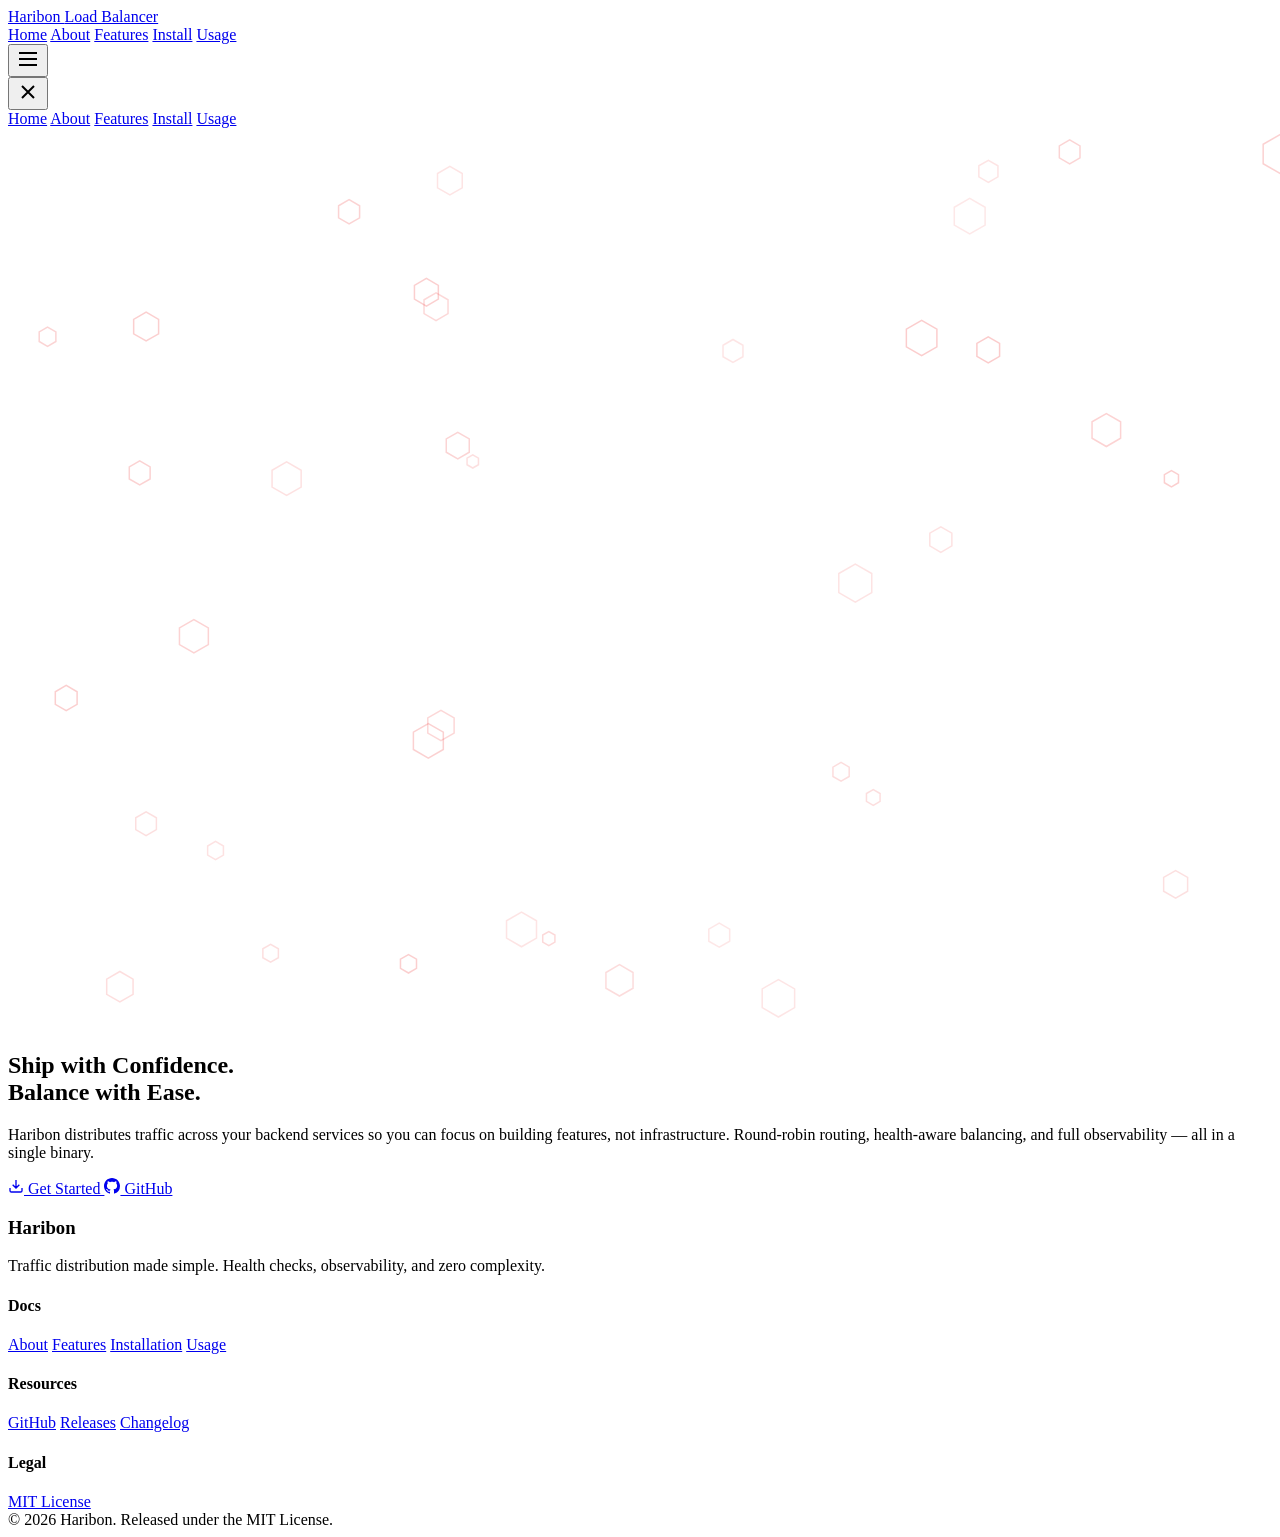
==== docs/index.html @ d40ebfa0 "feat: add initial HTML structure for Haribon documentation" ====
<!DOCTYPE html>
<html lang="en">
<head>
  <meta charset="UTF-8">
  <meta name="viewport" content="width=device-width, initial-scale=1.0">
  <meta name="description" content="Haribon distributes traffic across your backend services with zero complexity. Round-robin routing, health checks, and observability in a single binary.">
  <title>Haribon — Traffic Distribution Made Simple</title>
  <link rel="preconnect" href="https://fonts.googleapis.com">
  <link rel="preconnect" href="https://fonts.gstatic.com" crossorigin>
  <link href="https://fonts.googleapis.com/css2?family=Figtree:wght@400;500;600;700&display=swap" rel="stylesheet">
  <link rel="stylesheet" href="css/style.css">
</head>
<body>

  <header class="header">
    <div class="header-inner">
      <a href="/" class="logo">
        Haribon
        <span class="logo-tagline">Load Balancer</span>
      </a>
      <nav class="nav">
        <a href="/" class="active">Home</a>
        <a href="about.html">About</a>
        <a href="features.html">Features</a>
        <a href="installation.html">Install</a>
        <a href="usage.html">Usage</a>
      </nav>
      <button class="hamburger" aria-label="Open navigation menu" onclick="openDrawer()">
        <svg width="24" height="24" viewBox="0 0 24 24" fill="none" stroke="currentColor" stroke-width="2">
          <path d="M3 12h18M3 6h18M3 18h18"/>
        </svg>
      </button>
    </div>
  </header>

  <div class="drawer-overlay" id="drawer-overlay" onclick="closeDrawer()"></div>
  <div class="drawer" id="drawer">
    <button class="drawer-close" aria-label="Close navigation menu" onclick="closeDrawer()">
      <svg width="24" height="24" viewBox="0 0 24 24" fill="none" stroke="currentColor" stroke-width="2">
        <path d="M18 6L6 18M6 6l12 12"/>
      </svg>
    </button>
    <nav class="drawer-nav">
      <a href="/" onclick="closeDrawer()">Home</a>
      <a href="about.html" onclick="closeDrawer()">About</a>
      <a href="features.html" onclick="closeDrawer()">Features</a>
      <a href="installation.html" onclick="closeDrawer()">Install</a>
      <a href="usage.html" onclick="closeDrawer()">Usage</a>
    </nav>
  </div>

  <section class="hero">
    <canvas id="hero-canvas"></canvas>
    <div class="hero-content">
      <h1>Ship with Confidence.<br><span>Balance with Ease.</span></h1>
      <p>Haribon distributes traffic across your backend services so you can focus on building features, not infrastructure. Round-robin routing, health-aware balancing, and full observability — all in a single binary.</p>
      <div class="hero-actions">
        <a href="installation.html" class="btn btn-primary">
          <svg width="16" height="16" viewBox="0 0 24 24" fill="none" stroke="currentColor" stroke-width="2">
            <path d="M21 15v4a2 2 0 01-2 2H5a2 2 0 01-2-2v-4M7 10l5 5 5-5M12 15V3"/>
          </svg>
          Get Started
        </a>
        <a href="https://github.com/marcuwynu23/haribon" class="btn btn-secondary" target="_blank" rel="noopener">
          <svg width="16" height="16" viewBox="0 0 24 24" fill="currentColor">
            <path d="M12 0C5.37 0 0 5.37 0 12c0 5.31 3.435 9.795 8.205 11.385.6.105.825-.255.825-.57 0-.285-.015-1.23-.015-2.235-3.015.555-3.795-.735-4.035-1.41-.135-.345-.72-1.41-1.23-1.695-.42-.225-1.02-.78-.015-.795.945-.015 1.62.87 1.845 1.23 1.08 1.815 2.805 1.305 3.495.99.105-.78.42-1.305.765-1.605-2.67-.3-5.46-1.335-5.46-5.925 0-1.305.465-2.385 1.23-3.225-.12-.3-.54-1.53.12-3.18 0 0 1.005-.315 3.3 1.23.96-.27 1.98-.405 3-.405s2.04.135 3 .405c2.295-1.56 3.3-1.23 3.3-1.23.66 1.65.24 2.88.12 3.18.765.84 1.23 1.905 1.23 3.225 0 4.605-2.805 5.625-5.475 5.925.435.375.81 1.095.81 2.22 0 1.605-.015 2.895-.015 3.3 0 .315.225.69.825.57A12.02 12.02 0 0024 12c0-6.63-5.37-12-12-12z"/>
          </svg>
          GitHub
        </a>
      </div>
    </div>
  </section>

  <footer class="footer">
    <div class="footer-grid">
      <div class="footer-brand">
        <h3>Haribon</h3>
        <p>Traffic distribution made simple. Health checks, observability, and zero complexity.</p>
      </div>
      <div class="footer-col">
        <h4>Docs</h4>
        <a href="about.html">About</a>
        <a href="features.html">Features</a>
        <a href="installation.html">Installation</a>
        <a href="usage.html">Usage</a>
      </div>
      <div class="footer-col">
        <h4>Resources</h4>
        <a href="https://github.com/marcuwynu23/haribon" target="_blank" rel="noopener">GitHub</a>
        <a href="https://github.com/marcuwynu23/haribon/releases" target="_blank" rel="noopener">Releases</a>
        <a href="https://github.com/marcuwynu23/haribon/blob/main/CHANGELOG.md" target="_blank" rel="noopener">Changelog</a>
      </div>
      <div class="footer-col">
        <h4>Legal</h4>
        <a href="https://github.com/marcuwynu23/haribon/blob/main/LICENSE" target="_blank" rel="noopener">MIT License</a>
      </div>
    </div>
    <div class="footer-bottom">
      &copy; 2026 Haribon. Released under the MIT License.
    </div>
  </footer>

  <script>
    function openDrawer() {
      document.getElementById('drawer').classList.add('open');
      document.getElementById('drawer-overlay').classList.add('open');
    }

    function closeDrawer() {
      document.getElementById('drawer').classList.remove('open');
      document.getElementById('drawer-overlay').classList.remove('open');
    }

    const canvas = document.getElementById('hero-canvas');
    const ctx = canvas.getContext('2d');
    let hexagons = [];
    let animId;

    function resize() {
      canvas.width = window.innerWidth;
      canvas.height = window.innerHeight;
    }

    function createHexagons() {
      hexagons = [];
      const count = Math.floor((canvas.width * canvas.height) / 30000);
      for (let i = 0; i < count; i++) {
        hexagons.push({
          x: Math.random() * canvas.width,
          y: Math.random() * canvas.height,
          size: 6 + Math.random() * 14,
          speed: 0.08 + Math.random() * 0.2,
          opacity: 0.12 + Math.random() * 0.15,
          offset: Math.random() * Math.PI * 2,
        });
      }
    }

    function drawHexagon(x, y, size, opacity) {
      ctx.beginPath();
      for (let i = 0; i < 6; i++) {
        const angle = (Math.PI / 3) * i - Math.PI / 6;
        const px = x + size * Math.cos(angle);
        const py = y + size * Math.sin(angle);
        i === 0 ? ctx.moveTo(px, py) : ctx.lineTo(px, py);
      }
      ctx.closePath();
      ctx.strokeStyle = `rgba(239, 68, 68, ${opacity})`;
      ctx.lineWidth = 1.5;
      ctx.stroke();
    }

    function animate() {
      ctx.clearRect(0, 0, canvas.width, canvas.height);
      const time = Date.now() / 1000;
      for (const h of hexagons) {
        const floatY = Math.sin(time * h.speed + h.offset) * 6;
        drawHexagon(h.x, h.y + floatY, h.size, h.opacity);
      }
      animId = requestAnimationFrame(animate);
    }

    window.addEventListener('resize', () => {
      resize();
      createHexagons();
    });

    resize();
    createHexagons();
    animate();
  </script>
</body>
</html>
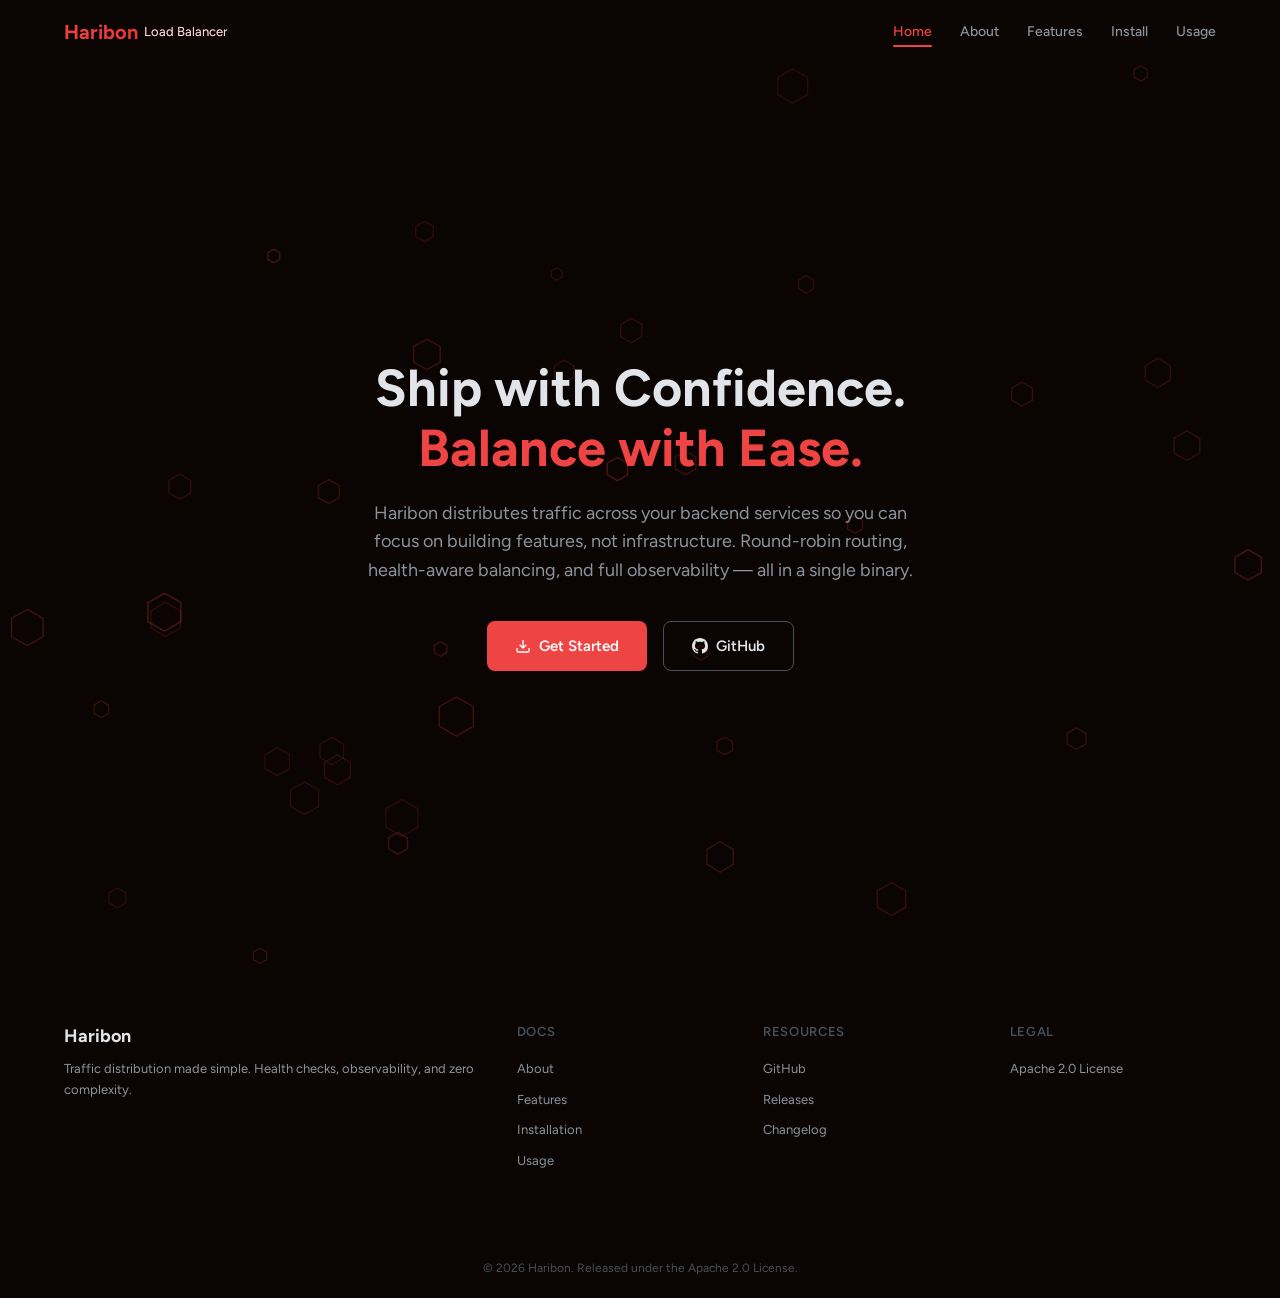
==== commit 881f07c4: "chore(license): change license from MIT to Apache 2.0 for marcuwynu23 and iammwwhobuild" ====
--- a/docs/index.html
+++ b/docs/index.html
@@ -92,11 +92,11 @@
       </div>
       <div class="footer-col">
         <h4>Legal</h4>
-        <a href="https://github.com/marcuwynu23/haribon/blob/main/LICENSE" target="_blank" rel="noopener">MIT License</a>
+        <a href="https://github.com/marcuwynu23/haribon/blob/main/LICENSE" target="_blank" rel="noopener">Apache 2.0 License</a>
       </div>
     </div>
     <div class="footer-bottom">
-      &copy; 2026 Haribon. Released under the MIT License.
+      &copy; 2026 Haribon. Released under the Apache 2.0 License.
     </div>
   </footer>
 
--- a/docs/css/style.css
+++ b/docs/css/style.css
@@ -0,0 +1,718 @@
+:root {
+  --bg-primary: #0a0402;
+  --bg-secondary: #0a0402;
+  --bg-tertiary: #140d08;
+  --border: transparent;
+  --text-primary: #e1e4e8;
+  --text-secondary: #8b949e;
+  --text-tertiary: #484f58;
+  --accent: #ef4444;
+  --accent-hover: #dc2626;
+  --font-sans: 'Figtree', -apple-system, BlinkMacSystemFont, 'Segoe UI', sans-serif;
+  --font-mono: 'SF Mono', 'Fira Code', 'Cascadia Code', 'JetBrains Mono', monospace;
+}
+
+*, *::before, *::after {
+  box-sizing: border-box;
+  margin: 0;
+  padding: 0;
+}
+
+html {
+  font-size: 16px;
+  scroll-behavior: smooth;
+}
+
+body {
+  font-family: var(--font-sans);
+  background: var(--bg-primary);
+  color: var(--text-primary);
+  line-height: 1.6;
+  min-height: 100vh;
+  display: flex;
+  flex-direction: column;
+}
+
+a {
+  color: var(--accent);
+  transition: color 0.2s;
+}
+
+a:hover {
+  color: var(--accent-hover);
+}
+
+img {
+  max-width: 100%;
+  display: block;
+}
+
+.container {
+  padding: 64px;
+}
+
+@media (max-width: 768px) {
+  .container {
+    padding: 24px;
+  }
+}
+
+@media (max-width: 480px) {
+  .container {
+    padding: 16px;
+  }
+}
+
+@media (min-width: 1600px) {
+  .container {
+    padding: 64px 96px;
+  }
+}
+
+/* ─── Header ─── */
+
+.header {
+  position: sticky;
+  top: 0;
+  z-index: 100;
+  background: var(--bg-secondary);
+  border-bottom: 1px solid var(--border);
+}
+
+.header-inner {
+  display: flex;
+  align-items: center;
+  justify-content: space-between;
+  padding: 16px 64px;
+  max-width: 1400px;
+  margin: 0 auto;
+}
+
+@media (max-width: 768px) {
+  .header-inner {
+    padding: 12px 24px;
+  }
+}
+
+@media (max-width: 480px) {
+  .header-inner {
+    padding: 12px 16px;
+  }
+}
+
+.logo {
+  display: flex;
+  align-items: center;
+  gap: 6px;
+  text-decoration: none;
+  font-weight: 700;
+  font-size: 1.25rem;
+  background: linear-gradient(135deg, #ef4444, #dc2626);
+  -webkit-background-clip: text;
+  -webkit-text-fill-color: transparent;
+  background-clip: text;
+}
+
+.logo-tagline {
+  font-weight: 400;
+  font-size: 0.8125rem;
+  color: #e1e4e8;
+  -webkit-text-fill-color: #e1e4e8;
+  margin-left: 0;
+}
+
+.nav {
+  display: flex;
+  align-items: center;
+  gap: 28px;
+}
+
+.nav a {
+  text-decoration: none;
+  color: var(--text-secondary);
+  font-size: 0.875rem;
+  font-weight: 500;
+  transition: color 0.2s;
+  position: relative;
+}
+
+.nav a:hover,
+.nav a.active {
+  color: var(--accent);
+}
+
+.nav a.active::after {
+  content: '';
+  position: absolute;
+  bottom: -4px;
+  left: 0;
+  right: 0;
+  height: 2px;
+  background: var(--accent);
+  border-radius: 1px;
+}
+
+/* ─── Hamburger ─── */
+
+.hamburger {
+  display: none;
+  background: none;
+  border: none;
+  cursor: pointer;
+  padding: 4px;
+  color: var(--text-primary);
+}
+
+.hamburger svg {
+  display: block;
+}
+
+@media (max-width: 768px) {
+  .nav {
+    display: none;
+  }
+
+  .hamburger {
+    display: flex;
+  }
+}
+
+/* ─── Drawer ─── */
+
+.drawer-overlay {
+  position: fixed;
+  inset: 0;
+  background: rgba(0, 0, 0, 0.6);
+  z-index: 200;
+  opacity: 0;
+  pointer-events: none;
+  transition: opacity 0.25s;
+}
+
+.drawer-overlay.open {
+  opacity: 1;
+  pointer-events: auto;
+}
+
+.drawer {
+  position: fixed;
+  top: 0;
+  right: -260px;
+  width: 260px;
+  height: 100vh;
+  background: var(--bg-secondary);
+  z-index: 210;
+  padding: 24px;
+  transition: right 0.25s;
+  display: flex;
+  flex-direction: column;
+  gap: 20px;
+}
+
+.drawer.open {
+  right: 0;
+}
+
+.drawer-close {
+  align-self: flex-end;
+  background: none;
+  border: none;
+  cursor: pointer;
+  color: var(--text-primary);
+  padding: 4px;
+}
+
+.drawer-nav {
+  display: flex;
+  flex-direction: column;
+  gap: 16px;
+}
+
+.drawer-nav a {
+  text-decoration: none;
+  color: var(--text-secondary);
+  font-size: 1rem;
+  font-weight: 500;
+}
+
+.drawer-nav a:hover {
+  color: var(--accent);
+}
+
+/* ─── Hero ─── */
+
+.hero {
+  min-height: 100vh;
+  display: flex;
+  flex-direction: column;
+  align-items: center;
+  justify-content: center;
+  text-align: center;
+  position: relative;
+  overflow: hidden;
+}
+
+#hero-canvas {
+  position: absolute;
+  inset: 0;
+  pointer-events: none;
+  z-index: 0;
+}
+
+.hero-content {
+  position: relative;
+  z-index: 1;
+  max-width: 720px;
+}
+
+.hero h1 {
+  font-size: 3.25rem;
+  font-weight: 700;
+  line-height: 1.15;
+  margin-bottom: 20px;
+}
+
+.hero h1 span {
+  color: var(--accent);
+}
+
+.hero p {
+  font-size: 1.125rem;
+  color: var(--text-secondary);
+  margin-bottom: 36px;
+  max-width: 560px;
+  margin-left: auto;
+  margin-right: auto;
+}
+
+.hero-actions {
+  display: flex;
+  gap: 16px;
+  justify-content: center;
+  flex-wrap: wrap;
+}
+
+.btn {
+  display: inline-flex;
+  align-items: center;
+  gap: 8px;
+  padding: 12px 28px;
+  border-radius: 8px;
+  font-family: var(--font-sans);
+  font-size: 0.9375rem;
+  font-weight: 600;
+  text-decoration: none;
+  cursor: pointer;
+  border: none;
+  transition: background 0.2s, transform 0.15s;
+}
+
+.btn:hover {
+  transform: translateY(-1px);
+}
+
+.btn-primary {
+  background: var(--accent);
+  color: #fff;
+}
+
+.btn-primary:hover {
+  background: var(--accent-hover);
+  color: #fff;
+}
+
+.btn-secondary {
+  background: transparent;
+  color: var(--text-primary);
+  border: 1px solid var(--text-tertiary);
+}
+
+.btn-secondary:hover {
+  border-color: var(--accent);
+  color: var(--accent);
+}
+
+@media (max-width: 900px) {
+  .hero h1 {
+    font-size: 2.5rem;
+  }
+}
+
+@media (max-width: 768px) {
+  .hero h1 {
+    font-size: 2rem;
+  }
+
+  .hero p {
+    font-size: 1rem;
+  }
+}
+
+@media (max-width: 600px) {
+  .hero-actions {
+    flex-direction: column;
+    align-items: center;
+  }
+}
+
+@media (max-width: 480px) {
+  .hero h1 {
+    font-size: 1.625rem;
+  }
+}
+
+/* ─── Sections ─── */
+
+.section {
+  padding: 64px;
+}
+
+@media (max-width: 768px) {
+  .section {
+    padding: 56px 24px;
+  }
+}
+
+@media (max-width: 480px) {
+  .section {
+    padding: 56px 16px;
+  }
+}
+
+.section-header {
+  text-align: center;
+  margin-bottom: 48px;
+}
+
+.section-header h2 {
+  font-size: 2rem;
+  font-weight: 700;
+  margin-bottom: 12px;
+}
+
+.section-header p {
+  color: var(--text-secondary);
+  font-size: 1rem;
+  max-width: 560px;
+  margin: 0 auto;
+}
+
+@media (max-width: 768px) {
+  .section-header h2 {
+    font-size: 1.5rem;
+  }
+}
+
+@media (max-width: 480px) {
+  .section-header h2 {
+    font-size: 1.25rem;
+  }
+}
+
+/* ─── Feature Grid ─── */
+
+.feature-grid {
+  display: grid;
+  grid-template-columns: repeat(auto-fill, minmax(300px, 1fr));
+  gap: 16px;
+  max-width: 1100px;
+  margin: 0 auto;
+}
+
+.feature-card {
+  background: var(--bg-tertiary);
+  border-radius: 10px;
+  padding: 28px;
+  border: 1px solid var(--border);
+}
+
+.feature-card h3 {
+  font-size: 1rem;
+  font-weight: 600;
+  margin-bottom: 8px;
+}
+
+.feature-card p {
+  font-size: 0.875rem;
+  color: var(--text-secondary);
+  line-height: 1.6;
+}
+
+@media (max-width: 768px) {
+  .feature-grid {
+    grid-template-columns: 1fr;
+  }
+}
+
+/* ─── Badge Grid (Frameworks) ─── */
+
+.badge-grid {
+  display: flex;
+  flex-wrap: wrap;
+  gap: 10px;
+  justify-content: center;
+}
+
+.badge {
+  display: inline-flex;
+  align-items: center;
+  padding: 6px 16px;
+  background: var(--bg-tertiary);
+  border: 1px solid var(--text-tertiary);
+  border-radius: 20px;
+  font-size: 0.8125rem;
+  font-weight: 500;
+  color: var(--text-secondary);
+}
+
+/* ─── Code Block ─── */
+
+.code-block {
+  background: var(--bg-tertiary);
+  border-radius: 8px;
+  padding: 20px 24px;
+  overflow-x: auto;
+  font-family: var(--font-mono);
+  font-size: 0.8125rem;
+  line-height: 1.65;
+  color: var(--text-primary);
+}
+
+.code-block .cmd {
+  color: #ef4444;
+}
+
+.code-block .comment {
+  color: #484f58;
+}
+
+.code-block .dim {
+  color: #6b7280;
+}
+
+.code-block .string {
+  color: #7ee787;
+}
+
+.code-block .keyword {
+  color: #ff7b72;
+}
+
+/* ─── Description List ─── */
+
+.dl {
+  display: flex;
+  flex-direction: column;
+  gap: 1px;
+  background: var(--text-tertiary);
+  border-radius: 8px;
+  overflow: hidden;
+}
+
+.dl-row {
+  display: flex;
+  background: var(--bg-primary);
+}
+
+.dl-label {
+  flex: 0 0 180px;
+  padding: 14px 20px;
+  font-weight: 600;
+  font-size: 0.875rem;
+  background: var(--bg-tertiary);
+}
+
+.dl-value {
+  flex: 1;
+  padding: 14px 20px;
+  font-size: 0.875rem;
+  color: var(--text-secondary);
+  font-family: var(--font-mono);
+}
+
+@media (max-width: 768px) {
+  .dl-row {
+    flex-direction: column;
+  }
+
+  .dl-label {
+    flex: none;
+    padding: 12px 16px 4px;
+    background: transparent;
+  }
+
+  .dl-value {
+    padding: 4px 16px 12px;
+  }
+}
+
+/* ─── Page Content (About, Usage) ─── */
+
+.page-content {
+  max-width: 100%;
+}
+
+.page-content h2 {
+  font-size: 1.75rem;
+  font-weight: 700;
+  margin-top: 48px;
+  margin-bottom: 16px;
+}
+
+.page-content h3 {
+  font-size: 1.25rem;
+  font-weight: 600;
+  margin-top: 36px;
+  margin-bottom: 12px;
+}
+
+.page-content p {
+  font-size: 0.9375rem;
+  color: var(--text-secondary);
+  margin-bottom: 16px;
+  line-height: 1.7;
+}
+
+.page-content ul,
+.page-content ol {
+  margin-bottom: 16px;
+  padding-left: 24px;
+  color: var(--text-secondary);
+  font-size: 0.9375rem;
+  line-height: 1.7;
+}
+
+.page-content li {
+  margin-bottom: 6px;
+}
+
+.page-content .code-block {
+  margin: 24px 0;
+}
+
+.page-content .dl {
+  margin: 24px 0;
+}
+
+/* ─── Install Steps ─── */
+
+.install-steps {
+  display: flex;
+  flex-direction: column;
+  gap: 24px;
+}
+
+.install-step {
+  display: flex;
+  gap: 16px;
+  align-items: flex-start;
+}
+
+.install-step-num {
+  flex-shrink: 0;
+  width: 36px;
+  height: 36px;
+  border-radius: 50%;
+  background: var(--accent);
+  color: #fff;
+  display: flex;
+  align-items: center;
+  justify-content: center;
+  font-weight: 700;
+  font-size: 0.875rem;
+}
+
+.install-step-content h3 {
+  font-size: 1rem;
+  font-weight: 600;
+  margin-bottom: 6px;
+}
+
+.install-step-content p {
+  font-size: 0.875rem;
+  color: var(--text-secondary);
+}
+
+/* ─── Footer ─── */
+
+.footer {
+  background: var(--bg-secondary);
+  border-top: 1px solid var(--border);
+  margin-top: auto;
+}
+
+.footer-grid {
+  display: grid;
+  grid-template-columns: 2fr 1fr 1fr 1fr;
+  gap: 40px;
+  padding: 56px 64px;
+  max-width: 1400px;
+  margin: 0 auto;
+}
+
+@media (max-width: 768px) {
+  .footer-grid {
+    grid-template-columns: 1fr 1fr;
+    padding: 40px 24px;
+  }
+}
+
+@media (max-width: 480px) {
+  .footer-grid {
+    grid-template-columns: 1fr;
+    padding: 40px 16px;
+  }
+}
+
+.footer-brand h3 {
+  font-size: 1.125rem;
+  font-weight: 700;
+  margin-bottom: 8px;
+}
+
+.footer-brand p {
+  font-size: 0.8125rem;
+  color: var(--text-secondary);
+  line-height: 1.6;
+}
+
+.footer-col h4 {
+  font-size: 0.8125rem;
+  font-weight: 600;
+  text-transform: uppercase;
+  letter-spacing: 0.05em;
+  color: var(--text-tertiary);
+  margin-bottom: 16px;
+}
+
+.footer-col a {
+  display: block;
+  text-decoration: none;
+  color: var(--text-secondary);
+  font-size: 0.8125rem;
+  margin-bottom: 10px;
+}
+
+.footer-col a:hover {
+  color: var(--accent);
+}
+
+.footer-bottom {
+  border-top: 1px solid var(--border);
+  padding: 20px 64px;
+  text-align: center;
+  font-size: 0.75rem;
+  color: var(--text-tertiary);
+}
+
+@media (max-width: 768px) {
+  .footer-bottom {
+    padding: 20px 24px;
+  }
+}
+
+@media (max-width: 480px) {
+  .footer-bottom {
+    padding: 16px;
+  }
+}
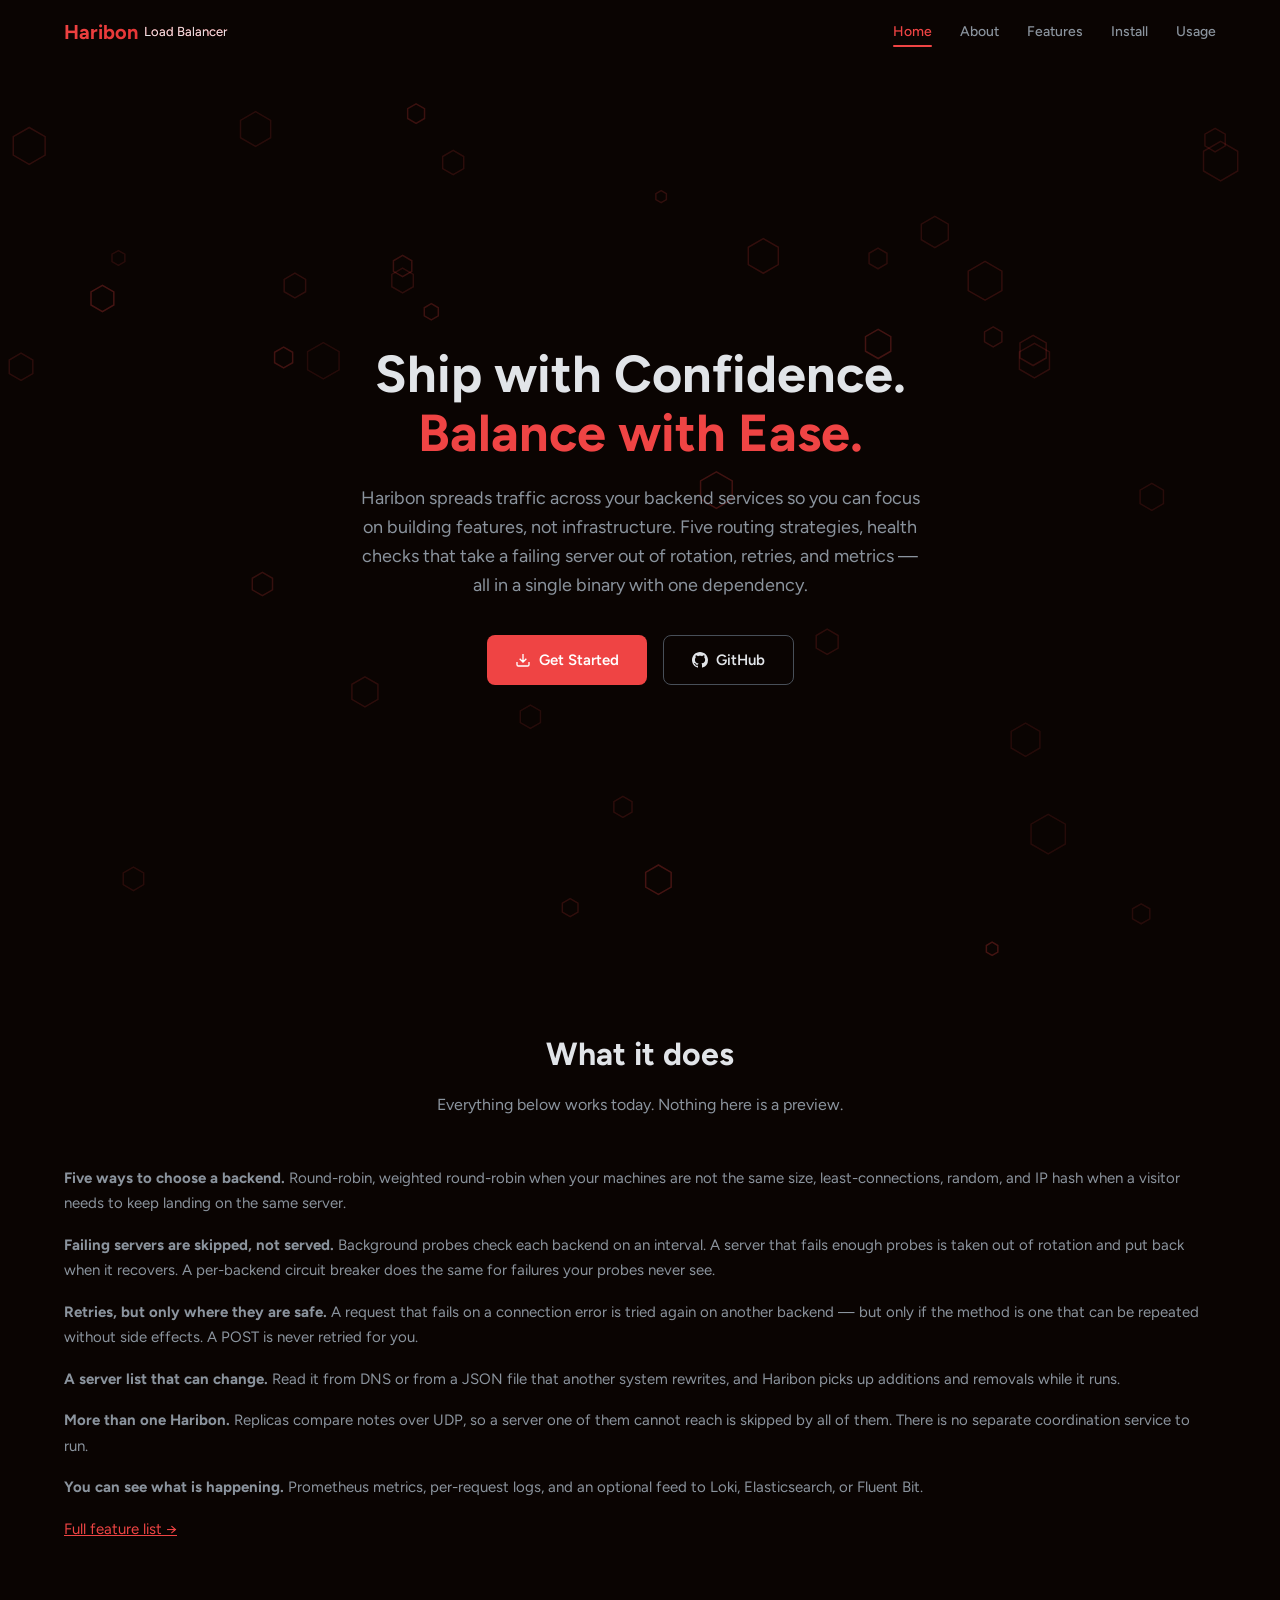
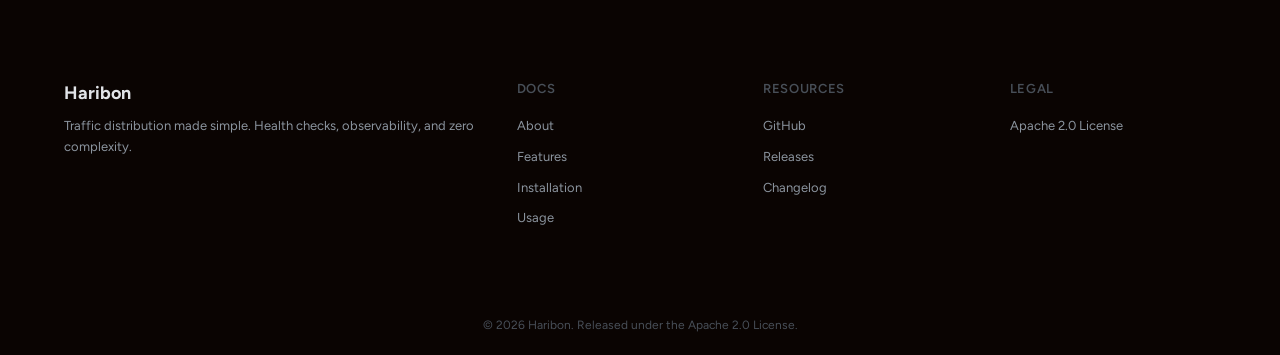
==== commit 4f7fa0eb: "docs: update user guide and documentation" ====
--- a/docs/index.html
+++ b/docs/index.html
@@ -3,7 +3,7 @@
 <head>
   <meta charset="UTF-8">
   <meta name="viewport" content="width=device-width, initial-scale=1.0">
-  <meta name="description" content="Haribon distributes traffic across your backend services with zero complexity. Round-robin routing, health checks, and observability in a single binary.">
+  <meta name="description" content="Haribon spreads traffic across your backend services. Five routing strategies, health checks, retries, and Prometheus metrics in a single binary.">
   <title>Haribon — Traffic Distribution Made Simple</title>
   <link rel="preconnect" href="https://fonts.googleapis.com">
   <link rel="preconnect" href="https://fonts.gstatic.com" crossorigin>
@@ -53,7 +53,7 @@
     <canvas id="hero-canvas"></canvas>
     <div class="hero-content">
       <h1>Ship with Confidence.<br><span>Balance with Ease.</span></h1>
-      <p>Haribon distributes traffic across your backend services so you can focus on building features, not infrastructure. Round-robin routing, health-aware balancing, and full observability — all in a single binary.</p>
+      <p>Haribon spreads traffic across your backend services so you can focus on building features, not infrastructure. Five routing strategies, health checks that take a failing server out of rotation, retries, and metrics — all in a single binary with one dependency.</p>
       <div class="hero-actions">
         <a href="installation.html" class="btn btn-primary">
           <svg width="16" height="16" viewBox="0 0 24 24" fill="none" stroke="currentColor" stroke-width="2">
@@ -68,6 +68,22 @@
           GitHub
         </a>
       </div>
+    </div>
+  </section>
+
+  <section class="section">
+    <div class="section-header">
+      <h2>What it does</h2>
+      <p>Everything below works today. Nothing here is a preview.</p>
+    </div>
+    <div class="page-content">
+      <p><strong>Five ways to choose a backend.</strong> Round-robin, weighted round-robin when your machines are not the same size, least-connections, random, and IP hash when a visitor needs to keep landing on the same server.</p>
+      <p><strong>Failing servers are skipped, not served.</strong> Background probes check each backend on an interval. A server that fails enough probes is taken out of rotation and put back when it recovers. A per-backend circuit breaker does the same for failures your probes never see.</p>
+      <p><strong>Retries, but only where they are safe.</strong> A request that fails on a connection error is tried again on another backend — but only if the method is one that can be repeated without side effects. A POST is never retried for you.</p>
+      <p><strong>A server list that can change.</strong> Read it from DNS or from a JSON file that another system rewrites, and Haribon picks up additions and removals while it runs.</p>
+      <p><strong>More than one Haribon.</strong> Replicas compare notes over UDP, so a server one of them cannot reach is skipped by all of them. There is no separate coordination service to run.</p>
+      <p><strong>You can see what is happening.</strong> Prometheus metrics, per-request logs, and an optional feed to Loki, Elasticsearch, or Fluent Bit.</p>
+      <p><a href="features.html">Full feature list →</a></p>
     </div>
   </section>
 
